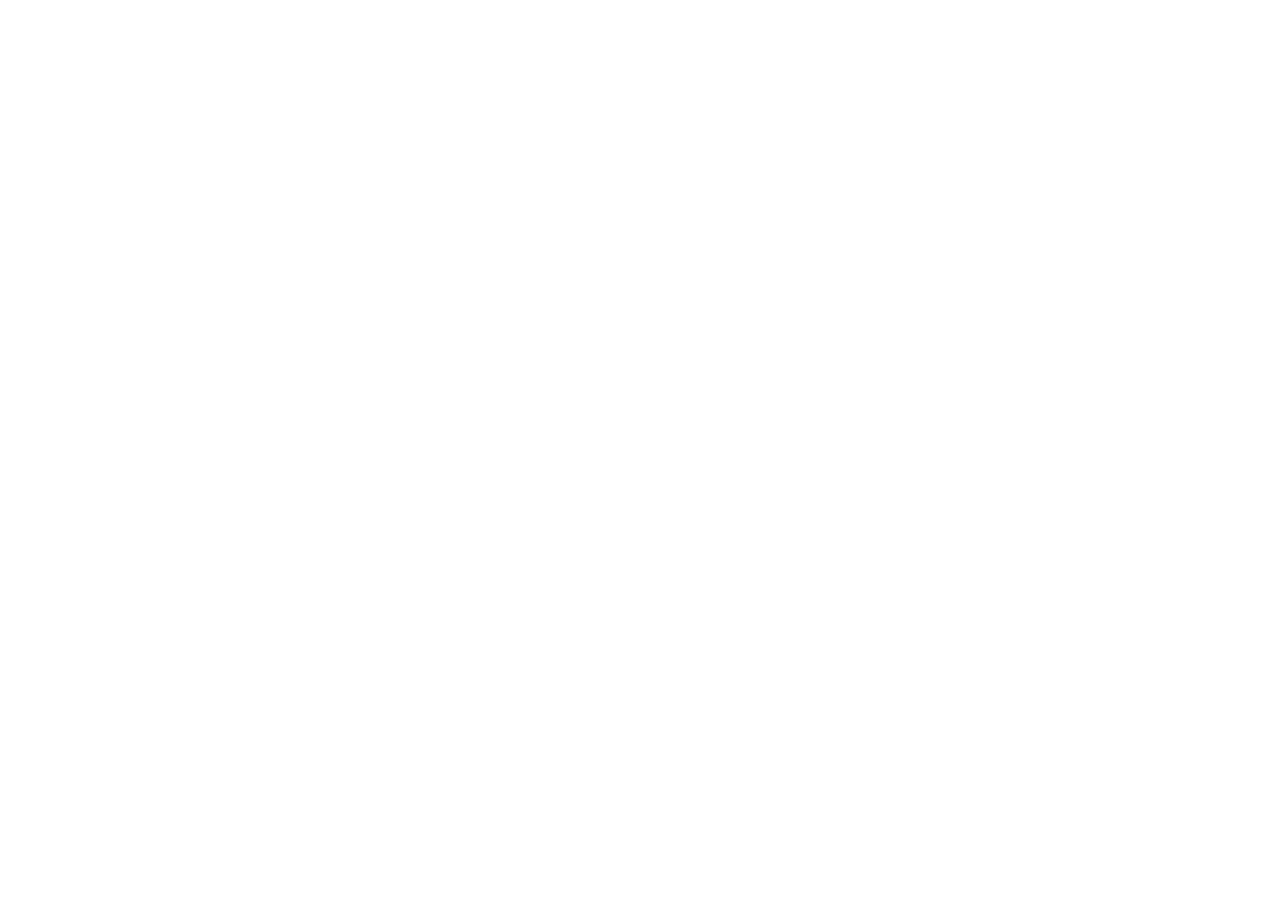
==== index.html @ 3db55720 "Add files via upload" ====
<html>

	<head>
		<meta charset="utf-8">
		<meta name="viewport" content="width=device-width, initial-scale=1">
		<title>Mondrain Layout</title>
		<link href="images/favicon.ico" rel="icon" type="image/x-icon" />
		<link rel="stylesheet" href="mondrian.css">
	</head>

	<body>
		
	</body>
	
</html>
---- mondrian.css ----
body {
	width: 100%;
	height: 100%;
	margin: 0;
	display: flex;
}

.wide-col {
	
}

.narrow-col {
	
}

.box {
	
}

.blue {background-color: #0D11A8;}
.red {background-color: #F50F0F;}
.yellow {background-color: #FAE317;}


/* https://philipwalton.github.io/solved-by-flexbox/demos/vertical-centering/ */
/* If you're using 'display: flex' this class can be used to easily center horizontally! */
.center-horizontal {
	align-items: center;	
}

/* If you're using 'display: flex' this class can be used to easily center vertically! */
.center-vertical {
	justify-content: center;
}

/* Keep your image from overflowing it's parent DIV */
.contain-image {
	max-height: 75%;
	max-width: 75%;
}
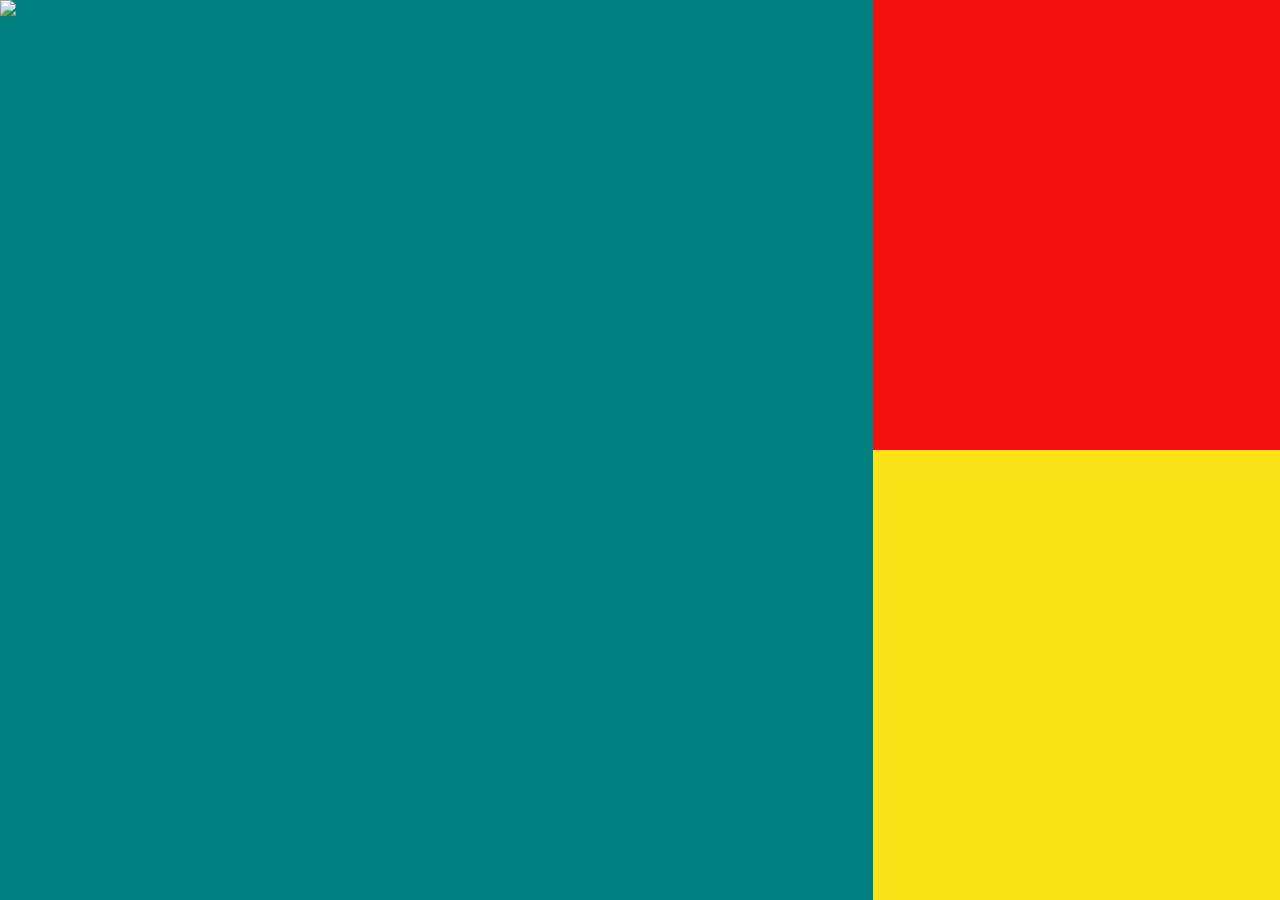
==== commit 4984ecf1: "Add files via upload" ====
--- a/index.html
+++ b/index.html
@@ -9,7 +9,18 @@
 	</head>
 
 	<body>
+		<div class="wide-col">
+		<img src= "images/cubog.png" class="contain-image">
+		</div>
 		
+		<div class="narrow-col">
+			<div class=" box red"></div>
+			<div class="box yellow"></div>
+		</div>
 	</body>
 	
-</html>+</html>
+
+
+	
+	--- a/mondrian.css
+++ b/mondrian.css
@@ -3,24 +3,44 @@
 	height: 100%;
 	margin: 0;
 	display: flex;
+	background-color:teal;
+
 }
 
 .wide-col {
-	
+	height: 100%;
+	width:75%;
+
 }
 
 .narrow-col {
-	
+	height:100%;
+	width:35%;
+	background-color:pink;
 }
 
+
 .box {
-	
+	height:50%;
+	width:100%;
 }
 
 .blue {background-color: #0D11A8;}
 .red {background-color: #F50F0F;}
 .yellow {background-color: #FAE317;}
 
+@media screen and (max-width: 700px) {
+	body{
+		display: flex;
+	}
+	wide-col{
+		height:75%;
+		width:100%;
+	}
+	narrow-col{
+		height:35%;
+		width:100%;
+}
 
 /* https://philipwalton.github.io/solved-by-flexbox/demos/vertical-centering/ */
 /* If you're using 'display: flex' this class can be used to easily center horizontally! */
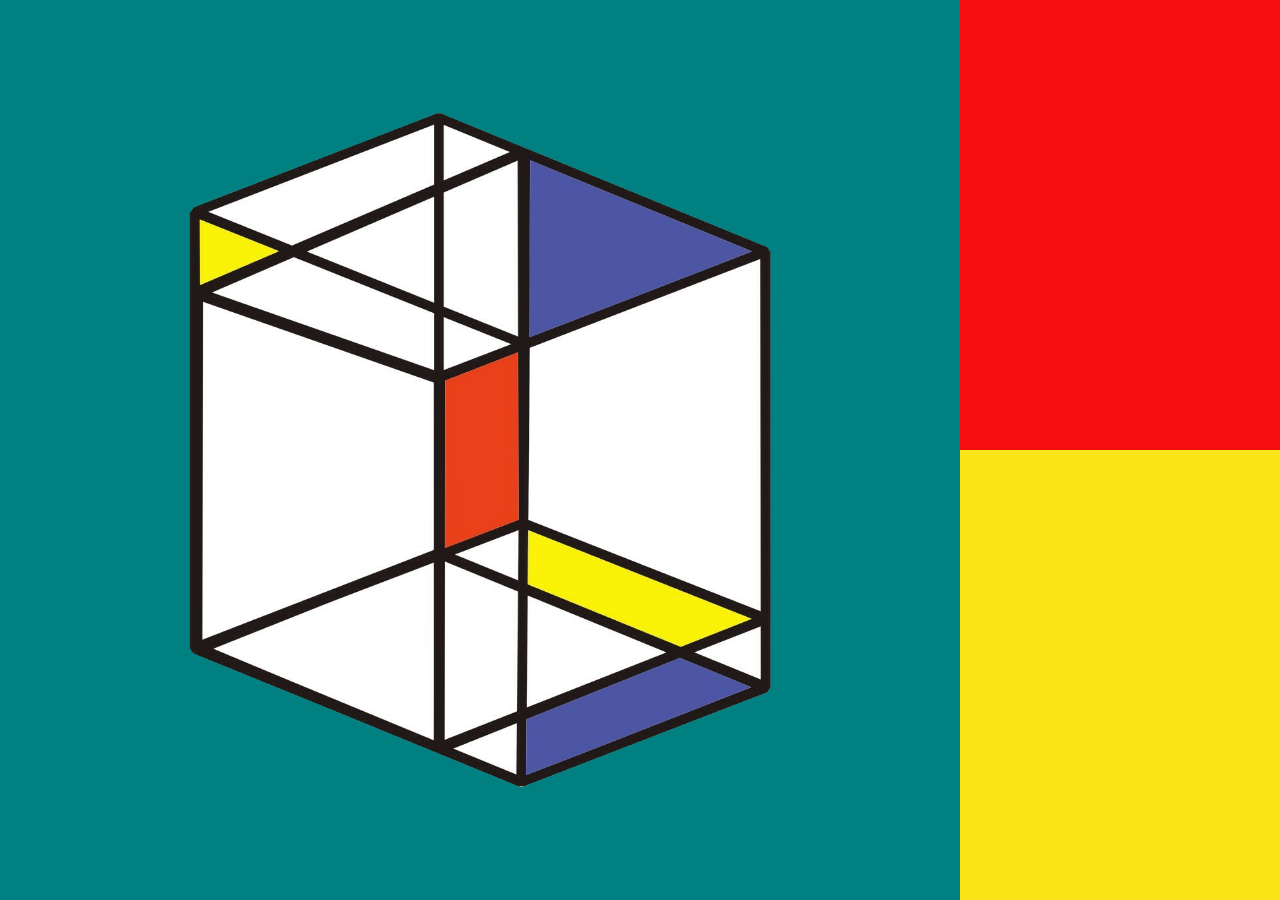
==== commit db2c4b22: "Add files via upload" ====
--- a/index.html
+++ b/index.html
@@ -9,12 +9,11 @@
 	</head>
 
 	<body>
-		<div class="wide-col">
+		<div class="wide-col center-horizontal center-vertical">
 		<img src= "images/cubog.png" class="contain-image">
 		</div>
-		
 		<div class="narrow-col">
-			<div class=" box red"></div>
+			<div class="box red"></div>
 			<div class="box yellow"></div>
 		</div>
 	</body>
--- a/mondrian.css
+++ b/mondrian.css
@@ -10,12 +10,13 @@
 .wide-col {
 	height: 100%;
 	width:75%;
+	display: flex;
 
 }
 
 .narrow-col {
 	height:100%;
-	width:35%;
+	width:25%;
 	background-color:pink;
 }
 
@@ -29,19 +30,52 @@
 .red {background-color: #F50F0F;}
 .yellow {background-color: #FAE317;}
 
-@media screen and (max-width: 700px) {
+@media screen and (max-width: 874px) {
+	
 	body{
-		display: flex;
+		display: block;
+		background-color:snow;
 	}
-	wide-col{
+	.wide-col{
 		height:75%;
 		width:100%;
+		margin:0;
 	}
-	narrow-col{
-		height:35%;
+	
+	.box{
+	height:100%;
+	width:50%;
+	}
+
+	.narrow-col{
+		height:25%;
 		width:100%;
+		display:flex;
+	}
 }
+@media screen and (max-width: 300px) {
+	.body{
+		display:block;
+		background-color:#000000;
+	}
+	
+	.wide-col{
+		height:50%;
+		width:100%;
+		margin:0;
+	} 
+	
+	.box{
+	height:50%;
+	width:100%;
+	}
 
+	.narrow-col{
+		height:50%;
+		width:100%;
+		display:block;
+	}
+}
 /* https://philipwalton.github.io/solved-by-flexbox/demos/vertical-centering/ */
 /* If you're using 'display: flex' this class can be used to easily center horizontally! */
 .center-horizontal {
